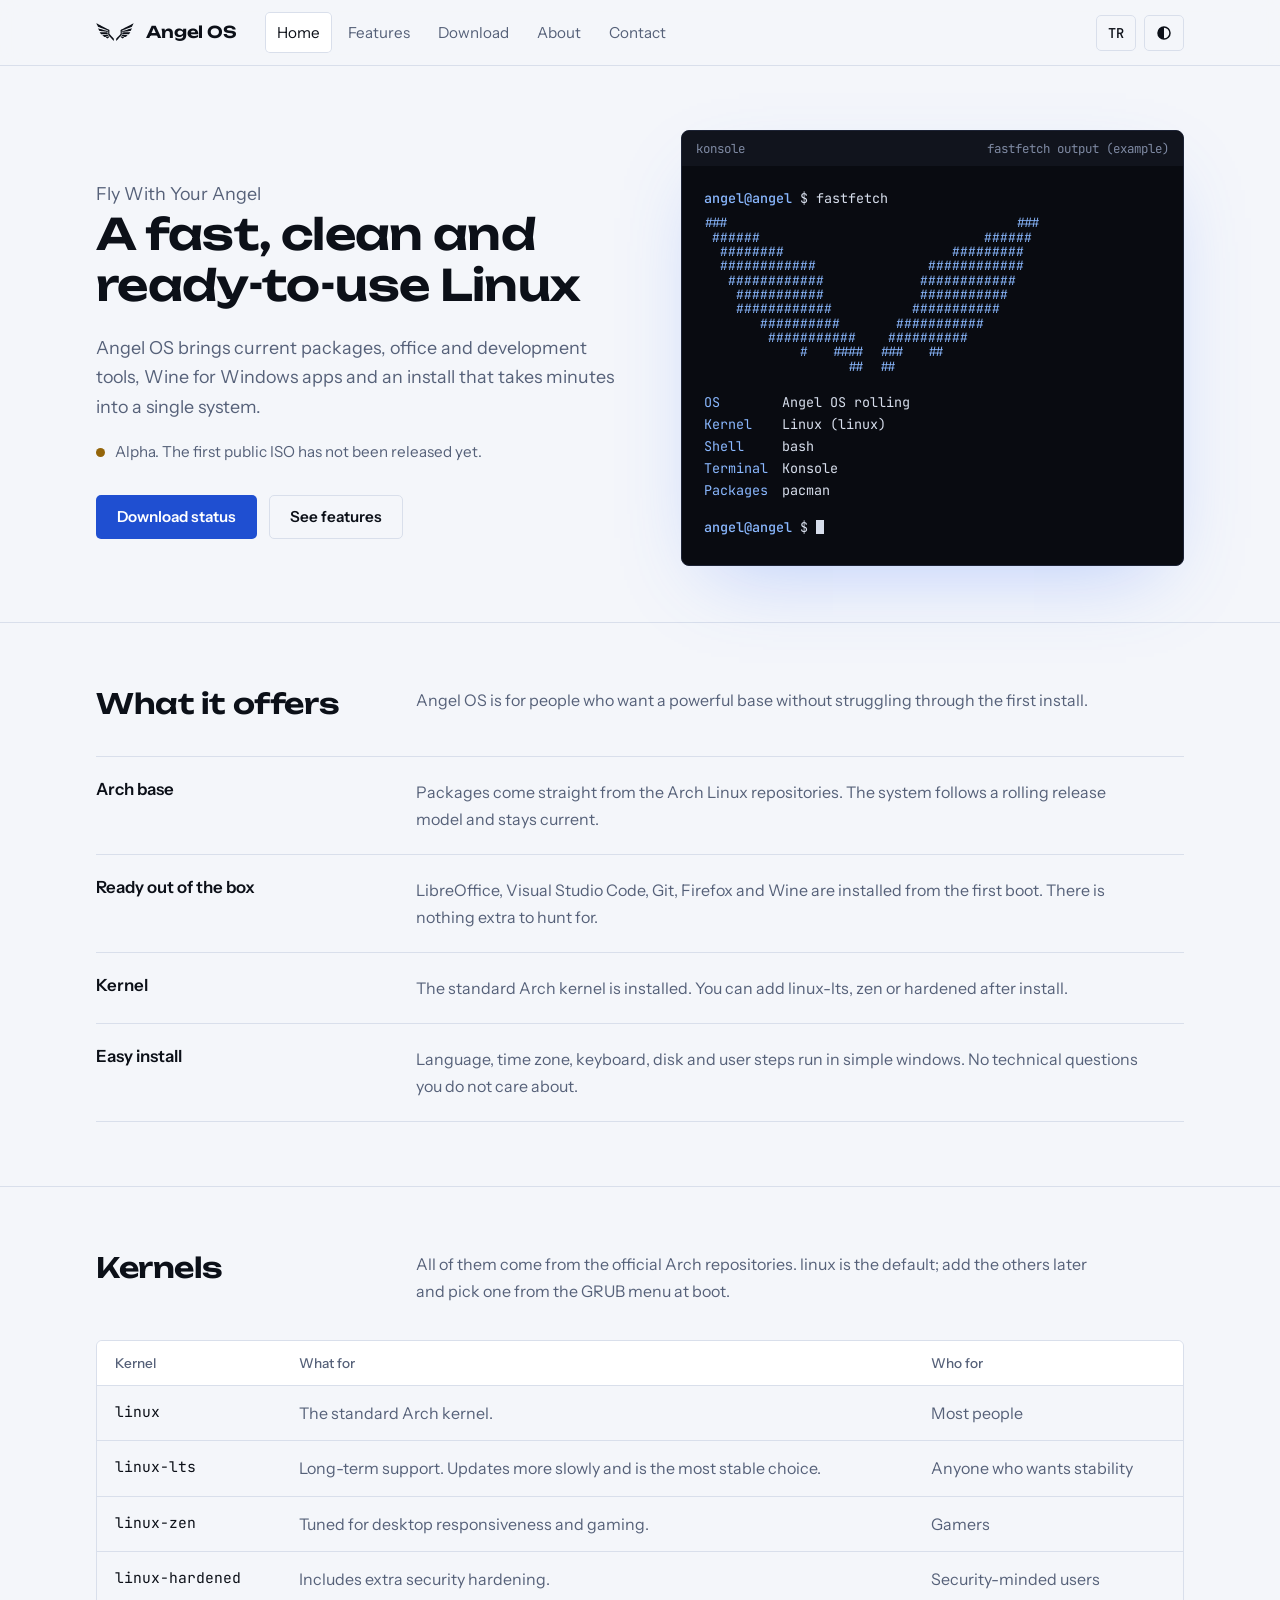
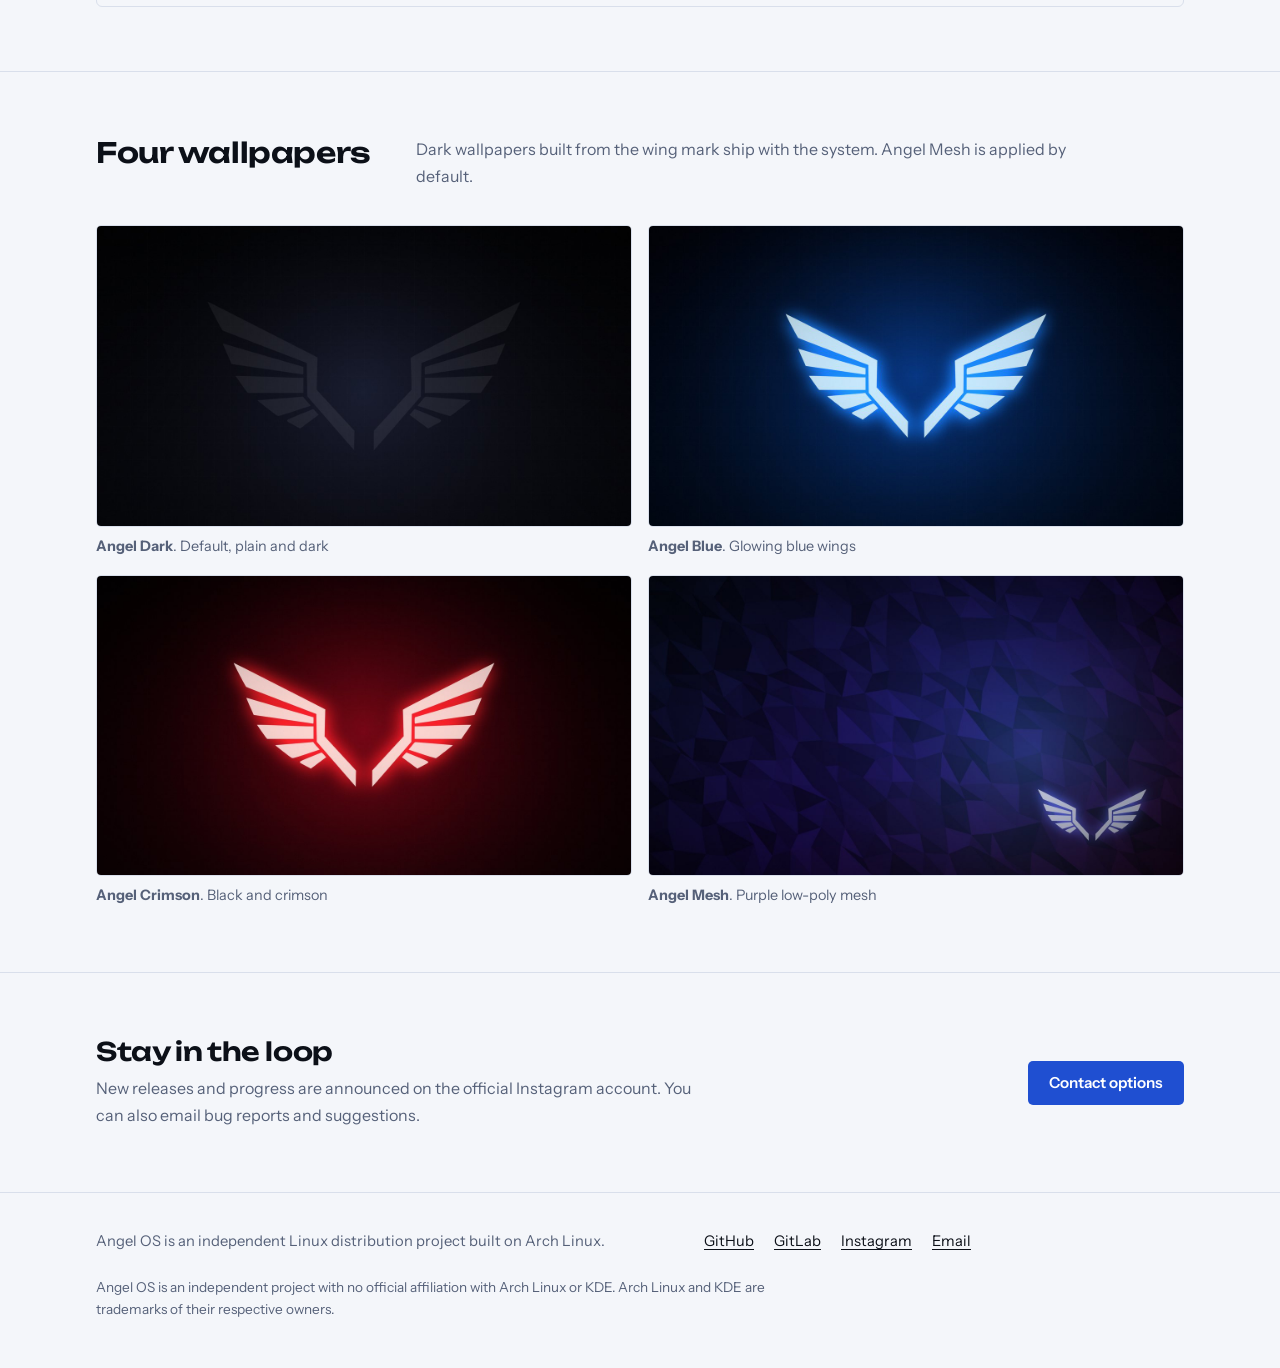
==== index.html @ 742048c5 "Add files via upload" ====
<!doctype html>
<html lang="tr">
<head><meta charset="utf-8"><meta name="viewport" content="width=device-width, initial-scale=1, viewport-fit=cover"><meta name="claude:viewport-fit-sides" content="cover"><title>Angel OS</title><meta name="description" content="Angel OS: Fly With Your Angel. Hızlı, temiz ve kullanıma hazır Linux."><meta name="theme-color" content="#06070b"><link rel="preconnect" href="https://fonts.googleapis.com"><link rel="preconnect" href="https://fonts.gstatic.com" crossorigin><link rel="stylesheet" href="https://fonts.googleapis.com/css2?family=Unbounded:wght@500;600&amp;family=Instrument+Sans:wght@400;500;600&amp;family=JetBrains+Mono:wght@400;500&amp;display=swap"><link rel="stylesheet" href="site.css"></head>
<body data-page="home"><header class="site-head"><div class="wrap head-row">
<a class="brand" href="index.html" aria-label="Angel OS"><svg viewBox="45 48 524 254" aria-hidden="true" focusable="false"><g transform="translate(0,337) scale(0.1,-0.1)"><path d="M490 2847 c0 -18 234 -469 248 -476 9 -5 298 -117 642 -250 344 -132 652 -251 685 -264 l60 -23 5 -276 5 -277 385 -444 385 -444 3 159 3 160 -88 97 c-48 53 -90 98 -93 101 -3 3 -104 112 -224 243 l-217 237 6 268 7 267 -53 28 c-91 47 -557 286 -884 452 -170 87 -437 223 -592 302 -156 79 -283 142 -283 140z"/><path d="M4910 2474 c-795 -404 -987 -503 -1038 -534 l-34 -21 8 -263 7 -263 -100 -109 c-55 -60 -195 -212 -311 -339 l-211 -230 -1 -163 0 -162 48 53 c26 29 200 229 387 446 l340 392 5 277 5 276 185 71 c102 40 410 158 685 264 275 107 508 197 517 202 14 8 251 469 245 476 -1 1 -333 -167 -737 -373z"/><path d="M741 2152 c0 -4 33 -81 73 -172 l72 -164 194 -28 c532 -77 947 -139 968 -143 21 -5 22 -3 22 59 l0 65 -67 20 c-38 11 -302 88 -588 171 -286 83 -555 162 -597 175 -43 13 -78 20 -77 17z"/><path d="M4755 1969 c-352 -103 -650 -190 -662 -194 -21 -5 -23 -11 -23 -71 0 -57 2 -65 18 -60 9 2 224 35 477 71 253 37 512 74 574 83 l115 17 73 169 c40 93 72 170 70 171 -1 1 -290 -83 -642 -186z"/><path d="M1032 1503 c45 -65 90 -128 101 -140 l20 -23 459 0 458 0 0 125 0 125 -92 0 c-51 0 -273 7 -493 15 -220 8 -430 15 -467 15 l-67 0 81 -117z"/><path d="M4635 1605 c-181 -7 -383 -13 -447 -14 l-118 -1 0 -125 0 -125 463 0 462 0 97 140 97 140 -112 -1 c-62 -1 -260 -8 -442 -14z"/><path d="M2015 1274 c-11 -2 -173 -15 -360 -30 -187 -14 -341 -27 -343 -28 -3 -3 274 -220 318 -248 26 -17 31 -16 294 71 l267 89 -60 67 c-34 37 -61 71 -61 76 0 9 -15 10 -55 3z"/><path d="M4013 1203 l-62 -76 266 -88 c146 -49 271 -85 277 -82 27 16 336 256 333 259 -1 2 -153 14 -337 29 -184 14 -353 27 -375 30 -39 5 -41 4 -102 -72z"/><path d="M1996 977 c-251 -105 -242 -84 -76 -174 l97 -53 151 114 152 113 -41 47 c-22 25 -46 46 -52 45 -7 0 -110 -42 -231 -92z"/><path d="M3861 1024 l-41 -47 152 -113 152 -113 98 52 c164 87 173 69 -84 175 -123 51 -226 92 -230 92 -3 0 -25 -21 -47 -46z"/></g></svg><span>Angel OS</span></a>
<nav class="nav" aria-label="Menu"><a href="index.html" aria-current="page" data-i18n="nav.home">Ana sayfa</a><a href="ozellikler.html" data-i18n="nav.features">Özellikler</a><a href="indir.html" data-i18n="nav.download">İndir</a><a href="hakkinda.html" data-i18n="nav.about">Hakkında</a><a href="iletisim.html" data-i18n="nav.contact">İletişim</a></nav>
<div class="tools">
<button class="tool" id="lang-btn" type="button" aria-label="Switch to English">EN</button>
<button class="tool" id="theme-btn" type="button" aria-label="Tema / Theme"><svg viewBox="0 0 16 16" aria-hidden="true"><circle cx="8" cy="8" r="6" fill="none" stroke="currentColor" stroke-width="1.5"/><path d="M8 2a6 6 0 0 0 0 12z" fill="currentColor"/></svg></button>
</div></div></header>
<main>
<div class="wrap hero"><div class="hero-grid">
<div>
<p class="lead" data-i18n="home.slogan">Fly With Your Angel</p>
<h1 data-i18n="home.h1">Hızlı, temiz ve kullanıma hazır bir Linux</h1>
<p class="lead" data-i18n="home.lead">Angel OS güncel paketleri, ofis ve geliştirme araçlarını, Windows uygulamaları için Wine desteğini ve dakikalar içinde biten bir kurulumu tek sistemde toplar.</p>
<div class="status"><span class="dot"></span><span data-i18n="home.status">Alfa sürüm. İlk herkese açık ISO henüz yayınlanmadı.</span></div>
<div class="btn-row">
<a class="btn primary" href="indir.html" data-i18n="home.btn1">İndirme durumu</a>
<a class="btn ghost" href="ozellikler.html" data-i18n="home.btn2">Özellikleri gör</a>
</div></div>
<div class="term" role="img" aria-label="fastfetch">
<div class="term-bar"><span>konsole</span><span data-i18n="home.term">fastfetch çıktısı (örnek)</span></div>
<div class="term-body">
<p class="who"><b>angel@angel</b> $ fastfetch</p>
<pre class="logo">###                                    ###
 ######                            ######
  ########                     #########
  ############              ############
   ############            ############
    ###########            ###########
    ############          ###########
       ##########       ###########
        ###########    ##########
            #   ####  ###   ##
                  ##  ##</pre>
<dl class="info">
<dt>OS</dt><dd>Angel OS rolling</dd>
<dt>Kernel</dt><dd>Linux (linux)</dd>
<dt>Shell</dt><dd>bash</dd>
<dt>Terminal</dt><dd>Konsole</dd>
<dt>Packages</dt><dd>pacman</dd>
</dl>
<p class="who" style="margin-top:16px"><b>angel@angel</b> $ <span class="cursor"></span></p>
</div></div>
</div></div>

<section><div class="wrap">
<div class="sec-head"><h2 data-i18n="home.s1">Neler sunuyor</h2><p data-i18n="home.s1p">Angel OS, güçlü bir tabanı ilk kurulumda uğraştırmadan kullanmak isteyenler için hazırlanıyor.</p></div>
<div class="rows">
<div class="row"><h3 data-i18n="home.r1">Arch tabanı</h3><p data-i18n="home.r1p">Paketler doğrudan Arch Linux depolarından gelir. Sistem sürekli güncel kalan bir rolling release modeliyle çalışır.</p></div>
<div class="row"><h3 data-i18n="home.r2">Her şey hazır</h3><p data-i18n="home.r2p">LibreOffice, Visual Studio Code, Git, Firefox ve Wine ilk açılıştan itibaren kurulu gelir. Ek bir şey aramana gerek kalmaz.</p></div>
<div class="row"><h3 data-i18n="home.r3">Çekirdek</h3><p data-i18n="home.r3p">Standart Arch çekirdeği kurulur. Kurulumdan sonra linux-lts, zen veya hardened de ekleyebilirsin.</p></div>
<div class="row"><h3 data-i18n="home.r4">Kolay kurulum</h3><p data-i18n="home.r4p">Dil, saat dilimi, klavye, disk ve kullanıcı adımları pencereler üzerinden ilerler. Masaüstü gibi teknik sorular sorulmaz.</p></div>
</div></div></section>

<section><div class="wrap">
<div class="sec-head"><h2 data-i18n="home.s2">Çekirdekler</h2><p data-i18n="home.s2p">Hepsi Arch'ın resmi depolarından gelir. linux varsayılan gelir; diğerlerini sonradan ekleyip açılışta GRUB menüsünden seçebilirsin.</p></div>
<div class="table-wrap"><table>
<thead><tr><th data-i18n="th.k">Çekirdek</th><th data-i18n="th.d">Ne için</th><th data-i18n="th.f">Kimin için</th></tr></thead>
<tbody><tr><td>linux</td><td data-i18n="k.linux.d">Standart Arch çekirdeği.</td><td data-i18n="k.linux.f">Çoğu kullanıcı</td></tr><tr><td>linux-lts</td><td data-i18n="k.linux-lts.d">Uzun süreli destek. Daha yavaş güncellenir, en kararlı seçenektir.</td><td data-i18n="k.linux-lts.f">Kararlılık isteyenler</td></tr><tr><td>linux-zen</td><td data-i18n="k.linux-zen.d">Masaüstü tepkisi ve oyun performansı için ayarlanmıştır.</td><td data-i18n="k.linux-zen.f">Oyuncular</td></tr><tr><td>linux-hardened</td><td data-i18n="k.linux-hardened.d">Ek güvenlik sertleştirmeleri içerir.</td><td data-i18n="k.linux-hardened.f">Güvenlik odaklı kullanıcılar</td></tr></tbody></table></div>
</div></section>

<section><div class="wrap">
<div class="sec-head"><h2 data-i18n="home.s3">Dört duvar kağıdı</h2><p data-i18n="home.s3p">Kanat logosundan türetilmiş koyu temalı duvar kağıtları sistemle birlikte gelir. Varsayılan olarak Angel Mesh uygulanır.</p></div>
<div class="gallery"><figure class="shot"><img src="img/angel-dark.jpg" alt="Angel Dark" width="1280" height="720" loading="lazy"><figcaption><b>Angel Dark</b>. <span data-i18n="w.angel-dark">Varsayılan, sade ve koyu</span></figcaption></figure><figure class="shot"><img src="img/angel-blue.jpg" alt="Angel Blue" width="1280" height="720" loading="lazy"><figcaption><b>Angel Blue</b>. <span data-i18n="w.angel-blue">Parlayan mavi kanat</span></figcaption></figure><figure class="shot"><img src="img/angel-crimson.jpg" alt="Angel Crimson" width="1280" height="720" loading="lazy"><figcaption><b>Angel Crimson</b>. <span data-i18n="w.angel-crimson">Siyah ve kırmızı</span></figcaption></figure><figure class="shot"><img src="img/angel-mesh.jpg" alt="Angel Mesh" width="1280" height="720" loading="lazy"><figcaption><b>Angel Mesh</b>. <span data-i18n="w.angel-mesh">Mor çokgen ağ</span></figcaption></figure></div>
</div></section>

<section><div class="wrap cta-band">
<div><h2 data-i18n="home.cta">Takipte kal</h2><p data-i18n="home.ctap">Yeni sürümler ve gelişmeler resmi Instagram hesabından duyurulur. Hata bildirimi ve öneriler için e-posta ile de yazabilirsin.</p></div>
<a class="btn primary" href="iletisim.html" data-i18n="home.ctab">İletişim seçenekleri</a>
</div></section>
</main><footer><div class="wrap">
<div class="foot">
<div><p data-i18n="foot.about">Angel OS, Arch Linux tabanlı bağımsız bir Linux dağıtımı projesidir.</p></div>
<ul>
<li><a href="https://github.com/valkyrie-0312" rel="noopener">GitHub</a></li>
<li><a href="https://gitlab.com/emirhan.0312" rel="noopener">GitLab</a></li>
<li><a href="https://instagram.com/angel0sofficial" rel="noopener">Instagram</a></li>
<li><a href="iletisim.html" data-i18n="foot.mail">E-posta</a></li>
</ul></div>
<p class="legal" data-i18n="foot.legal">Angel OS, Arch Linux, KDE veya Anthropic dahil hiçbir kuruluşla resmi bağı olmayan bağımsız bir projedir. Arch Linux ve KDE adları sahiplerinin markalarıdır.</p>
</div></footer><script src="i18n.js"></script><script src="site.js"></script></body>
</html>
---- site.css ----
/* Angel OS site
   Layout: left-aligned editorial columns on a near-black ground; one loud element (the hero terminal
   with the wing ASCII), everything else stays quiet: rules, tables and plain rows instead of card grids.
   Color: ink, halo blue accent, cool greys. Type: Unbounded (display), Instrument Sans (text), JetBrains Mono (terminal). */

:root {
  --bg: #06070b;
  --bg-raised: #0d0f17;
  --fg: #e9edf5;
  --muted: #9aa4ba;
  --line: #1c2132;
  --accent: #8ab8ff;
  --accent-ink: #06070b;
  --ok: #6fd3a1;
  --test: #f0c674;
  --plan: #9aa4ba;
  --glass: rgba(6, 7, 11, 0.82);
  --term-bg: #090b11;
  --term-bar: #11141d;
  --term-fg: #d7deec;
  --term-dim: #7f8aa3;
  --term-accent: #8ab8ff;
  --font-display: "Unbounded", "Segoe UI", system-ui, sans-serif;
  --font-text: "Instrument Sans", "Segoe UI", system-ui, -apple-system, sans-serif;
  --font-mono: "JetBrains Mono", ui-monospace, "SFMono-Regular", Menlo, Consolas, monospace;
  color-scheme: dark;
}
@media (prefers-color-scheme: light) {
  :root:not([data-theme="dark"]) {
    --bg: #f4f6fa; --bg-raised: #ffffff; --fg: #0c1018; --muted: #566179; --line: #d9dfeb;
    --accent: #1f4fd1; --accent-ink: #ffffff; --ok: #12805a; --test: #94650a; --plan: #566179;
    --glass: rgba(244, 246, 250, 0.86);
    color-scheme: light;
  }
}
:root[data-theme="light"] {
  --bg: #f4f6fa; --bg-raised: #ffffff; --fg: #0c1018; --muted: #566179; --line: #d9dfeb;
  --accent: #1f4fd1; --accent-ink: #ffffff; --ok: #12805a; --test: #94650a; --plan: #566179;
  --glass: rgba(244, 246, 250, 0.86);
  color-scheme: light;
}

:root { padding-top: env(safe-area-inset-top, 0px); padding-bottom: env(safe-area-inset-bottom, 0px); }
* { box-sizing: border-box; }
html { scroll-behavior: smooth; }
body {
  margin: 0; background: var(--bg); color: var(--fg);
  font: 400 16px/1.65 var(--font-text); -webkit-font-smoothing: antialiased;
}
body::before { content: ""; position: fixed; inset: 0 0 auto; height: env(safe-area-inset-top, 0px); z-index: 30; background: var(--bg); }
img { max-width: 100%; display: block; }
a { color: var(--accent); text-decoration-thickness: 1px; text-underline-offset: 3px; }
a:hover { text-decoration-thickness: 2px; }
:focus-visible { outline: 2px solid var(--accent); outline-offset: 3px; border-radius: 3px; }
code, kbd { font-family: var(--font-mono); font-size: .88em; }
p { margin: 0; }
h1, h2, h3 { font-family: var(--font-display); font-weight: 600; letter-spacing: -0.015em; text-wrap: balance; margin: 0; line-height: 1.2; }

.wrap {
  max-width: 1120px; margin: 0 auto;
  padding-left: max(16px, env(safe-area-inset-left, 0px));
  padding-right: max(16px, env(safe-area-inset-right, 0px));
}

/* ---------- header ---------- */
.site-head {
  position: sticky; top: env(safe-area-inset-top, 0px); z-index: 20;
  background: var(--glass); backdrop-filter: blur(12px); -webkit-backdrop-filter: blur(12px);
  border-bottom: 1px solid var(--line);
}
.head-row { display: flex; align-items: center; gap: 28px; padding-block: 12px; flex-wrap: wrap; }
.brand { display: inline-flex; align-items: center; gap: 12px; color: var(--fg); text-decoration: none; font-family: var(--font-display); font-weight: 600; font-size: 1.02rem; letter-spacing: -0.01em; }
.brand svg { width: 38px; height: auto; fill: var(--fg); }
.nav { display: flex; gap: 4px; margin-right: auto; overflow-x: auto; scrollbar-width: none; min-width: 0; }
.nav::-webkit-scrollbar { display: none; }
.nav a { color: var(--muted); text-decoration: none; padding: 8px 12px; border-radius: 5px; font-size: .95rem; white-space: nowrap; }
.nav a:hover { color: var(--fg); }
.nav a[aria-current="page"] { color: var(--fg); background: var(--bg-raised); box-shadow: inset 0 0 0 1px var(--line); }
.tools { display: flex; gap: 8px; }
.tool {
  appearance: none; background: transparent; color: var(--fg); border: 1px solid var(--line); border-radius: 5px;
  height: 36px; min-width: 40px; padding: 0 10px; font: 500 .85rem var(--font-mono); cursor: pointer;
  display: inline-flex; align-items: center; justify-content: center;
}
.tool:hover { border-color: var(--muted); }
.tool svg { width: 16px; height: 16px; }
@media (max-width: 760px) {
  .head-row { gap: 10px 12px; }
  .nav { order: 3; flex-basis: 100%; margin-right: 0; margin-inline: -8px; }
  .tools { margin-left: auto; }
}

/* ---------- buttons ---------- */
.btn {
  display: inline-flex; align-items: center; justify-content: center; min-height: 44px; padding: 0 20px;
  border-radius: 5px; font: 600 .95rem var(--font-text); text-decoration: none; border: 1px solid transparent; cursor: pointer;
}
.btn.primary { background: var(--accent); color: var(--accent-ink); }
.btn.primary:hover { filter: brightness(1.08); }
.btn.ghost { color: var(--fg); border-color: var(--line); background: transparent; }
.btn.ghost:hover { border-color: var(--muted); }
.btn-row { display: flex; gap: 12px; flex-wrap: wrap; }

/* ---------- hero ---------- */
.hero { padding-block: 64px 56px; }
.hero-grid { display: grid; grid-template-columns: minmax(0, 1.05fr) minmax(0, 1fr); gap: 56px; align-items: center; }
.hero h1 { font-size: clamp(1.75rem, 3.6vw, 2.7rem); line-height: 1.18; }
.hero .lead { margin-top: 22px; font-size: 1.12rem; color: var(--muted); max-width: 52ch; }
.hero .status { margin-top: 18px; display: flex; gap: 10px; align-items: center; color: var(--muted); font-size: .95rem; }
.dot { width: 9px; height: 9px; border-radius: 50%; background: var(--test); flex: none; }
.hero .btn-row { margin-top: 30px; }
@media (max-width: 900px) { .hero-grid { grid-template-columns: minmax(0, 1fr); gap: 40px; } .hero { padding-block: 40px; } }

/* terminal (always dark, in both themes) */
.term { background: var(--term-bg); border: 1px solid #1d2335; border-radius: 8px; overflow: hidden; box-shadow: 0 30px 80px -30px rgba(70, 120, 255, .35); }
.term-bar { display: flex; justify-content: space-between; gap: 12px; padding: 9px 14px; background: var(--term-bar); color: var(--term-dim); font: 400 .78rem var(--font-mono); }
.term-body { padding: 22px 22px 20px; overflow-x: auto; color: var(--term-fg); font: 400 .84rem/1.5 var(--font-mono); }
.term pre { margin: 0; font: inherit; }
.term .logo { color: var(--term-accent); line-height: 1.12; font-size: .8rem; margin-bottom: 18px; }
.term .info { display: grid; grid-template-columns: max-content 1fr; gap: 2px 14px; margin: 0; }
.term .info dt { color: var(--term-accent); }
.term .info dd { margin: 0; }
.term .who { margin: 0 0 8px; }
.term .who b { color: var(--term-accent); font-weight: 500; }
.cursor { display: inline-block; width: .6em; height: 1.05em; background: var(--term-fg); vertical-align: -.2em; animation: blink 1.1s steps(1) infinite; }
@keyframes blink { 50% { opacity: 0; } }
@media (prefers-reduced-motion: reduce) { .cursor { animation: none; } html { scroll-behavior: auto; } }

/* ---------- sections ---------- */
section { padding-block: 64px; border-top: 1px solid var(--line); }
.sec-head { display: grid; grid-template-columns: minmax(0, 280px) minmax(0, 1fr); gap: 40px; margin-bottom: 36px; }
.sec-head h2 { font-size: clamp(1.3rem, 2.4vw, 1.75rem); }
.sec-head p { color: var(--muted); max-width: 62ch; }
@media (max-width: 820px) { .sec-head { grid-template-columns: minmax(0, 1fr); gap: 14px; } }

.rows { display: grid; }
.row { display: grid; grid-template-columns: minmax(0, 280px) minmax(0, 1fr); gap: 40px; padding-block: 22px; border-top: 1px solid var(--line); }
.row:last-child { border-bottom: 1px solid var(--line); }
.row h3 { font-size: 1.05rem; font-family: var(--font-text); font-weight: 600; letter-spacing: 0; }
.row p, .row ul { color: var(--muted); max-width: 66ch; }
.row p + p { margin-top: 10px; }
.row ul { margin: 0; padding-left: 1.1em; }
.row li + li { margin-top: 4px; }
@media (max-width: 820px) { .row { grid-template-columns: minmax(0, 1fr); gap: 8px; } }

.table-wrap { overflow-x: auto; border: 1px solid var(--line); border-radius: 6px; }
table { width: 100%; border-collapse: collapse; min-width: 560px; }
th, td { text-align: left; padding: 14px 18px; border-bottom: 1px solid var(--line); vertical-align: top; }
th { font: 500 .85rem var(--font-text); color: var(--muted); background: var(--bg-raised); }
tr:last-child td { border-bottom: 0; }
td:first-child { font-family: var(--font-mono); font-size: .92rem; white-space: nowrap; color: var(--fg); }
td { color: var(--muted); }

.gallery { display: grid; grid-template-columns: repeat(2, minmax(0, 1fr)); gap: 16px; }
.shot { margin: 0; }
.shot img { width: 100%; aspect-ratio: 16 / 9; object-fit: cover; border-radius: 5px; border: 1px solid var(--line); }
.shot figcaption { margin-top: 8px; color: var(--muted); font-size: .9rem; }
@media (max-width: 560px) { .gallery { grid-template-columns: minmax(0, 1fr); } }

/* installer sequence: a real order, so numbered */
.steps { list-style: none; margin: 0; padding: 0; counter-reset: s; display: grid; }
.steps li { counter-increment: s; display: grid; grid-template-columns: 44px minmax(0, 1fr); gap: 16px; padding-block: 16px; border-top: 1px solid var(--line); align-items: baseline; }
.steps li:last-child { border-bottom: 1px solid var(--line); }
.steps li::before { content: counter(s); font: 500 .9rem var(--font-mono); color: var(--accent); }
.steps b { font-weight: 600; }
.steps span { color: var(--muted); }

/* code */
.code { background: var(--term-bg); color: var(--term-fg); border: 1px solid #1d2335; border-radius: 6px; padding: 16px 18px; overflow-x: auto; font: 400 .88rem/1.6 var(--font-mono); margin-top: 12px; }
.code .c { color: var(--term-dim); }
.note { border-left: 2px solid var(--test); padding: 4px 0 4px 16px; color: var(--muted); max-width: 66ch; }

/* roadmap */
.tag { display: inline-flex; align-items: center; gap: 8px; font: 500 .85rem var(--font-text); }
.tag::before { content: ""; width: 9px; height: 9px; border-radius: 50%; background: currentColor; }
.tag.done { color: var(--ok); } .tag.test { color: var(--test); } .tag.plan { color: var(--plan); }
.tag.plan::before { background: transparent; box-shadow: inset 0 0 0 2px currentColor; }

/* contact */
.contact { display: grid; }
.contact-row { display: grid; grid-template-columns: minmax(0, 220px) minmax(0, 1fr) auto; gap: 8px 32px; align-items: center; padding-block: 24px; border-top: 1px solid var(--line); }
.contact-row:last-child { border-bottom: 1px solid var(--line); }
.contact-row h3 { font: 600 1.05rem var(--font-text); letter-spacing: 0; }
.contact-row small { display: block; color: var(--muted); font: 400 .9rem var(--font-text); margin-top: 2px; }
.handle { font: 400 .98rem var(--font-mono); word-break: break-all; user-select: all; }
.contact-act { display: flex; gap: 8px; flex-wrap: wrap; }
.contact-act .btn { min-height: 38px; padding: 0 14px; font-size: .88rem; }
@media (max-width: 820px) { .contact-row { grid-template-columns: minmax(0, 1fr); } }

.cta-band { display: grid; grid-template-columns: minmax(0, 1fr) auto; gap: 24px; align-items: center; }
.cta-band h2 { font-size: clamp(1.25rem, 2.2vw, 1.6rem); }
.cta-band p { color: var(--muted); margin-top: 8px; max-width: 56ch; }
@media (max-width: 760px) { .cta-band { grid-template-columns: minmax(0, 1fr); } }

.page-title { padding-block: 56px 36px; }
.page-title h1 { font-size: clamp(1.7rem, 3.2vw, 2.4rem); }
.page-title p { margin-top: 16px; color: var(--muted); max-width: 62ch; font-size: 1.08rem; }

/* footer */
footer { border-top: 1px solid var(--line); padding-block: 36px 48px; color: var(--muted); font-size: .92rem; }
.foot { display: grid; grid-template-columns: minmax(0, 1.2fr) minmax(0, 1fr); gap: 32px; }
.foot ul { list-style: none; margin: 0; padding: 0; display: flex; flex-wrap: wrap; gap: 6px 20px; }
.foot a { color: var(--fg); }
.legal { margin-top: 22px; font-size: .85rem; max-width: 80ch; }
@media (max-width: 760px) { .foot { grid-template-columns: minmax(0, 1fr); } }

.shot img{width:100%;height:auto;aspect-ratio:16/9;object-fit:cover;display:block}
.nav{overflow-x:auto;scrollbar-width:none}
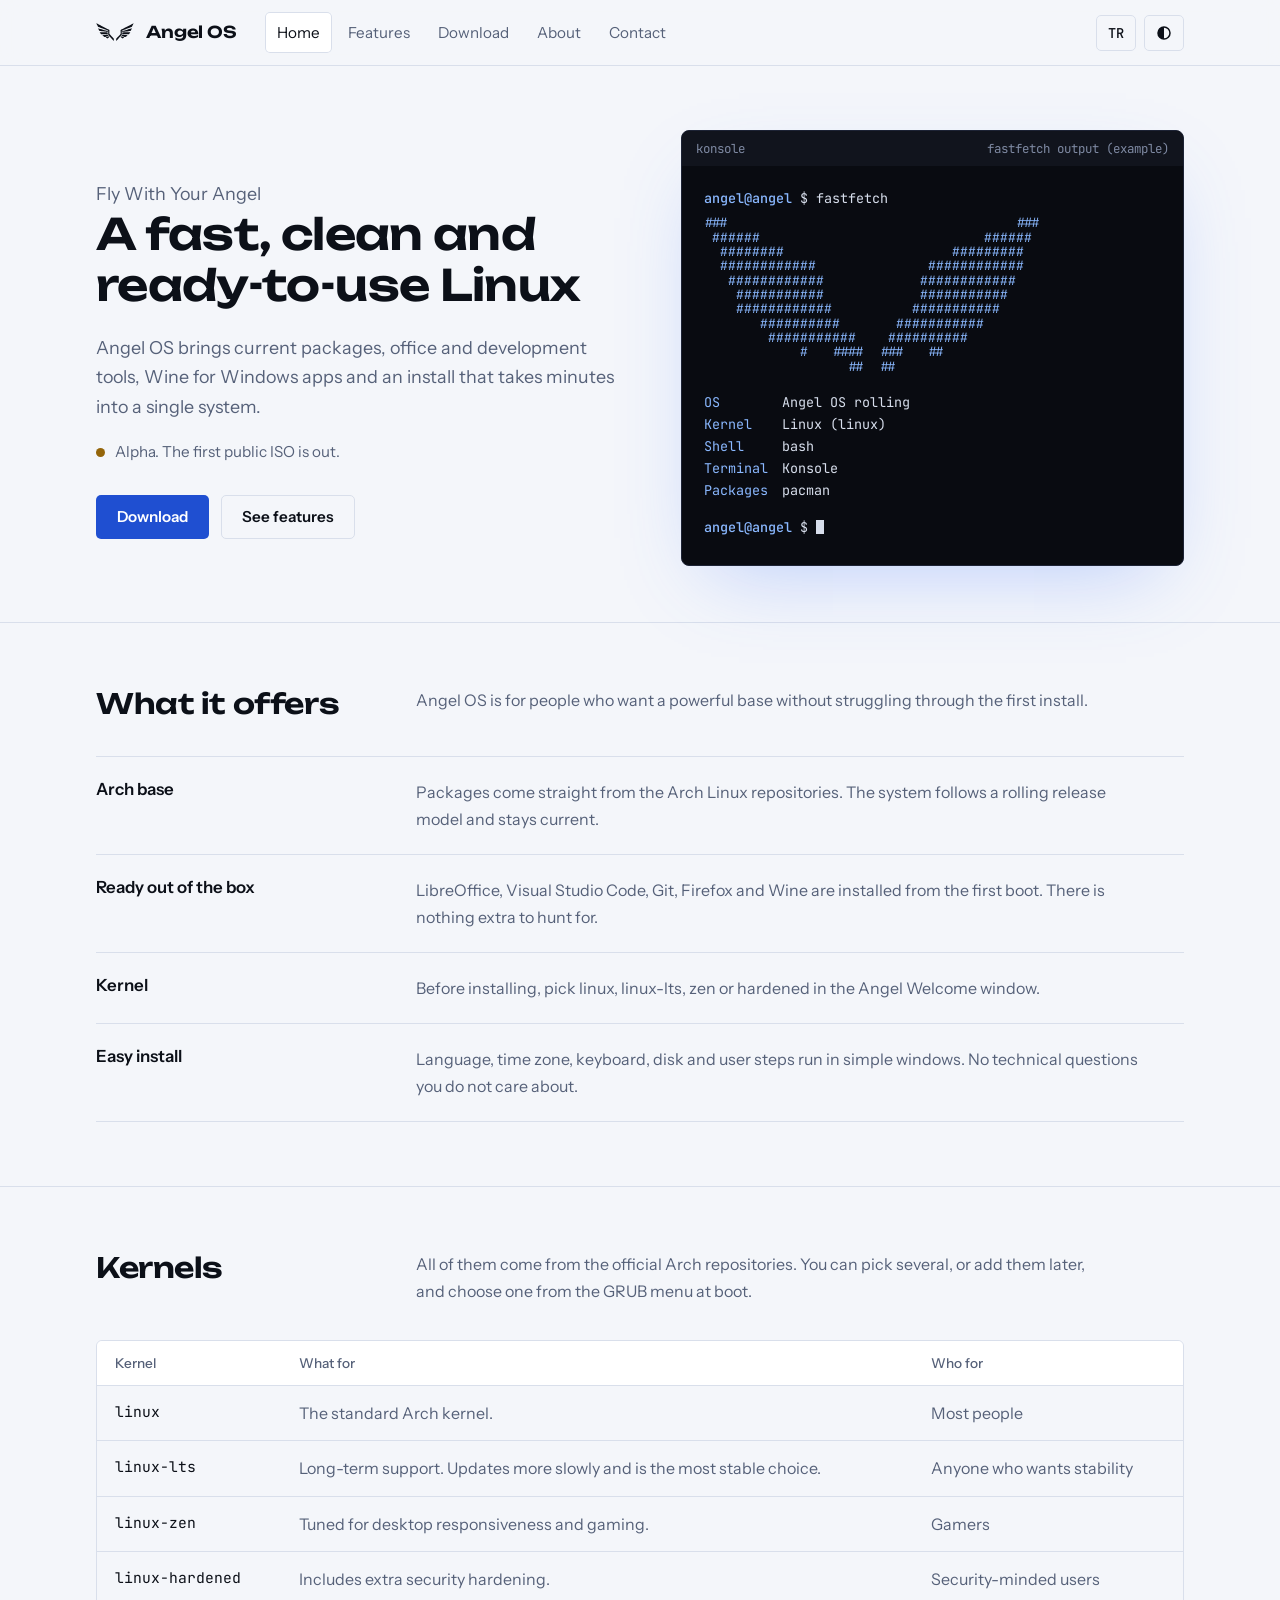
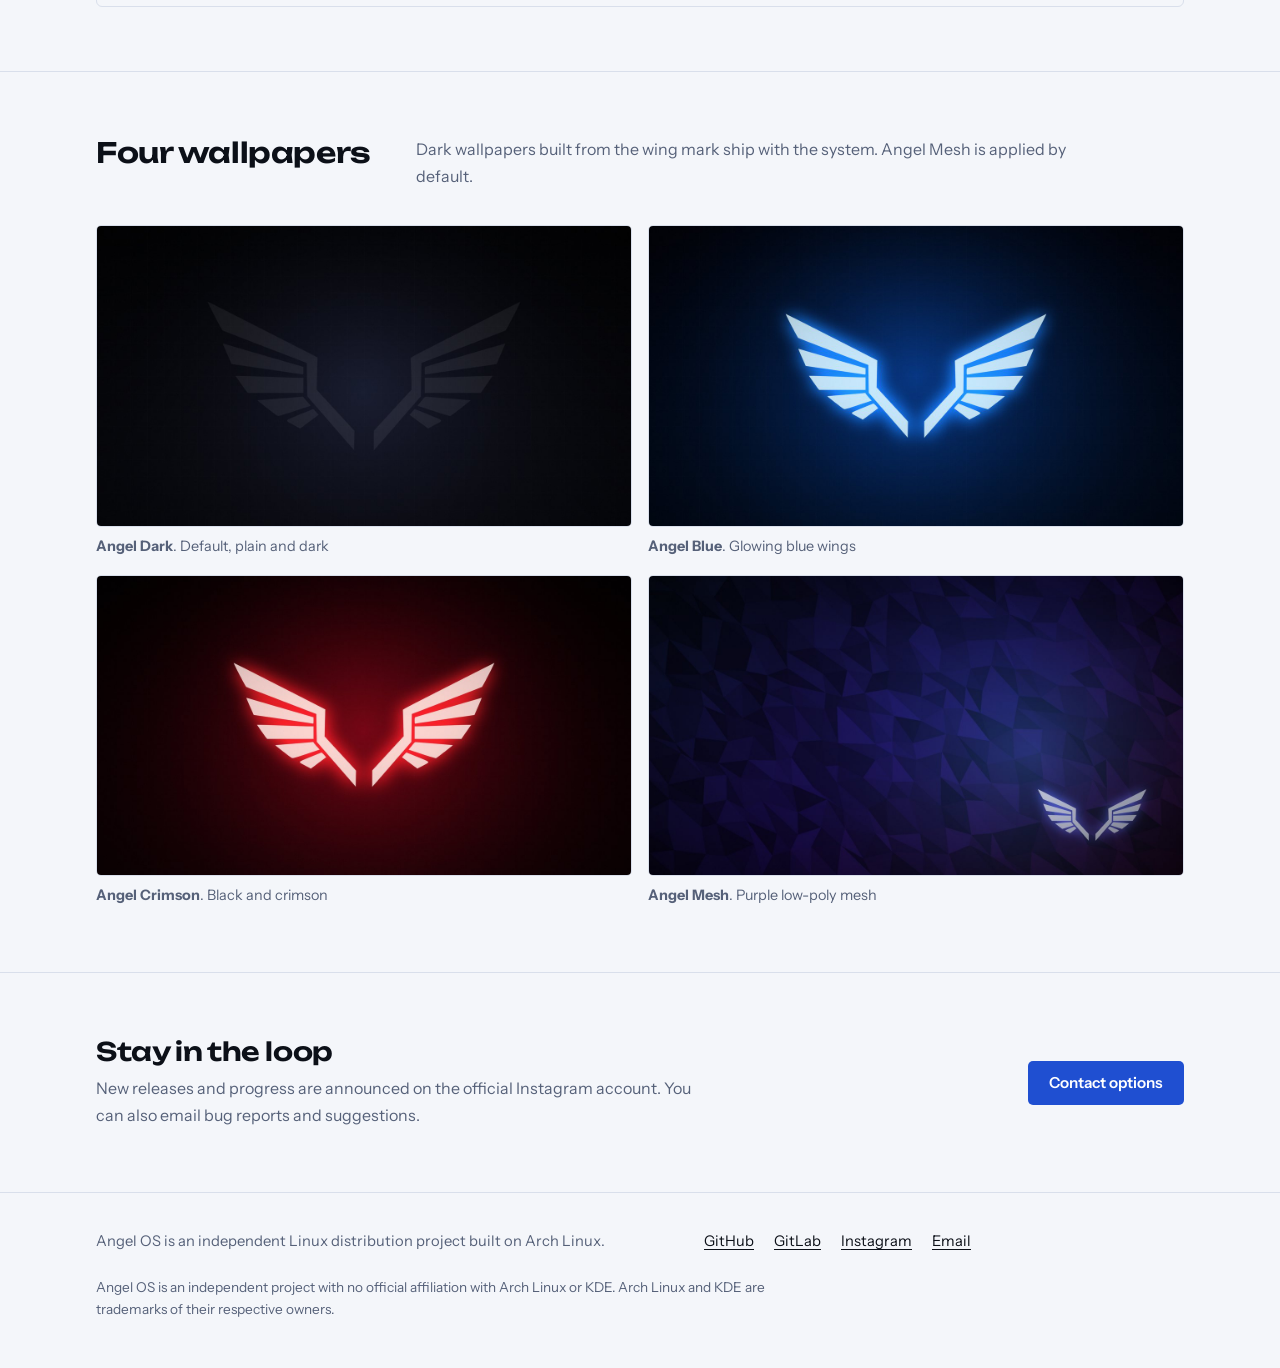
==== commit cd4171c2: "Add files via upload" ====
--- a/index.html
+++ b/index.html
@@ -14,9 +14,9 @@
 <p class="lead" data-i18n="home.slogan">Fly With Your Angel</p>
 <h1 data-i18n="home.h1">Hızlı, temiz ve kullanıma hazır bir Linux</h1>
 <p class="lead" data-i18n="home.lead">Angel OS güncel paketleri, ofis ve geliştirme araçlarını, Windows uygulamaları için Wine desteğini ve dakikalar içinde biten bir kurulumu tek sistemde toplar.</p>
-<div class="status"><span class="dot"></span><span data-i18n="home.status">Alfa sürüm. İlk herkese açık ISO henüz yayınlanmadı.</span></div>
+<div class="status"><span class="dot"></span><span data-i18n="home.status">Alfa sürüm. İlk herkese açık ISO yayınlandı.</span></div>
 <div class="btn-row">
-<a class="btn primary" href="indir.html" data-i18n="home.btn1">İndirme durumu</a>
+<a class="btn primary" href="indir.html" data-i18n="home.btn1">İndir</a>
 <a class="btn ghost" href="ozellikler.html" data-i18n="home.btn2">Özellikleri gör</a>
 </div></div>
 <div class="term" role="img" aria-label="fastfetch">
@@ -50,12 +50,12 @@
 <div class="rows">
 <div class="row"><h3 data-i18n="home.r1">Arch tabanı</h3><p data-i18n="home.r1p">Paketler doğrudan Arch Linux depolarından gelir. Sistem sürekli güncel kalan bir rolling release modeliyle çalışır.</p></div>
 <div class="row"><h3 data-i18n="home.r2">Her şey hazır</h3><p data-i18n="home.r2p">LibreOffice, Visual Studio Code, Git, Firefox ve Wine ilk açılıştan itibaren kurulu gelir. Ek bir şey aramana gerek kalmaz.</p></div>
-<div class="row"><h3 data-i18n="home.r3">Çekirdek</h3><p data-i18n="home.r3p">Standart Arch çekirdeği kurulur. Kurulumdan sonra linux-lts, zen veya hardened de ekleyebilirsin.</p></div>
+<div class="row"><h3 data-i18n="home.r3">Çekirdek</h3><p data-i18n="home.r3p">Kurulumdan önce Angel Welcome penceresinde linux, linux-lts, zen veya hardened çekirdeklerini seçersin.</p></div>
 <div class="row"><h3 data-i18n="home.r4">Kolay kurulum</h3><p data-i18n="home.r4p">Dil, saat dilimi, klavye, disk ve kullanıcı adımları pencereler üzerinden ilerler. Masaüstü gibi teknik sorular sorulmaz.</p></div>
 </div></div></section>
 
 <section><div class="wrap">
-<div class="sec-head"><h2 data-i18n="home.s2">Çekirdekler</h2><p data-i18n="home.s2p">Hepsi Arch'ın resmi depolarından gelir. linux varsayılan gelir; diğerlerini sonradan ekleyip açılışta GRUB menüsünden seçebilirsin.</p></div>
+<div class="sec-head"><h2 data-i18n="home.s2">Çekirdekler</h2><p data-i18n="home.s2p">Hepsi Arch'ın resmi depolarından gelir. Birden fazlasını seçebilir, sonradan da ekleyip açılışta GRUB menüsünden seçebilirsin.</p></div>
 <div class="table-wrap"><table>
 <thead><tr><th data-i18n="th.k">Çekirdek</th><th data-i18n="th.d">Ne için</th><th data-i18n="th.f">Kimin için</th></tr></thead>
 <tbody><tr><td>linux</td><td data-i18n="k.linux.d">Standart Arch çekirdeği.</td><td data-i18n="k.linux.f">Çoğu kullanıcı</td></tr><tr><td>linux-lts</td><td data-i18n="k.linux-lts.d">Uzun süreli destek. Daha yavaş güncellenir, en kararlı seçenektir.</td><td data-i18n="k.linux-lts.f">Kararlılık isteyenler</td></tr><tr><td>linux-zen</td><td data-i18n="k.linux-zen.d">Masaüstü tepkisi ve oyun performansı için ayarlanmıştır.</td><td data-i18n="k.linux-zen.f">Oyuncular</td></tr><tr><td>linux-hardened</td><td data-i18n="k.linux-hardened.d">Ek güvenlik sertleştirmeleri içerir.</td><td data-i18n="k.linux-hardened.f">Güvenlik odaklı kullanıcılar</td></tr></tbody></table></div>
@@ -74,7 +74,7 @@
 <div class="foot">
 <div><p data-i18n="foot.about">Angel OS, Arch Linux tabanlı bağımsız bir Linux dağıtımı projesidir.</p></div>
 <ul>
-<li><a href="https://github.com/valkyrie-0312" rel="noopener">GitHub</a></li>
+<li><a href="https://github.com/em1rhan-0312" rel="noopener">GitHub</a></li>
 <li><a href="https://gitlab.com/emirhan.0312" rel="noopener">GitLab</a></li>
 <li><a href="https://instagram.com/angel0sofficial" rel="noopener">Instagram</a></li>
 <li><a href="iletisim.html" data-i18n="foot.mail">E-posta</a></li>
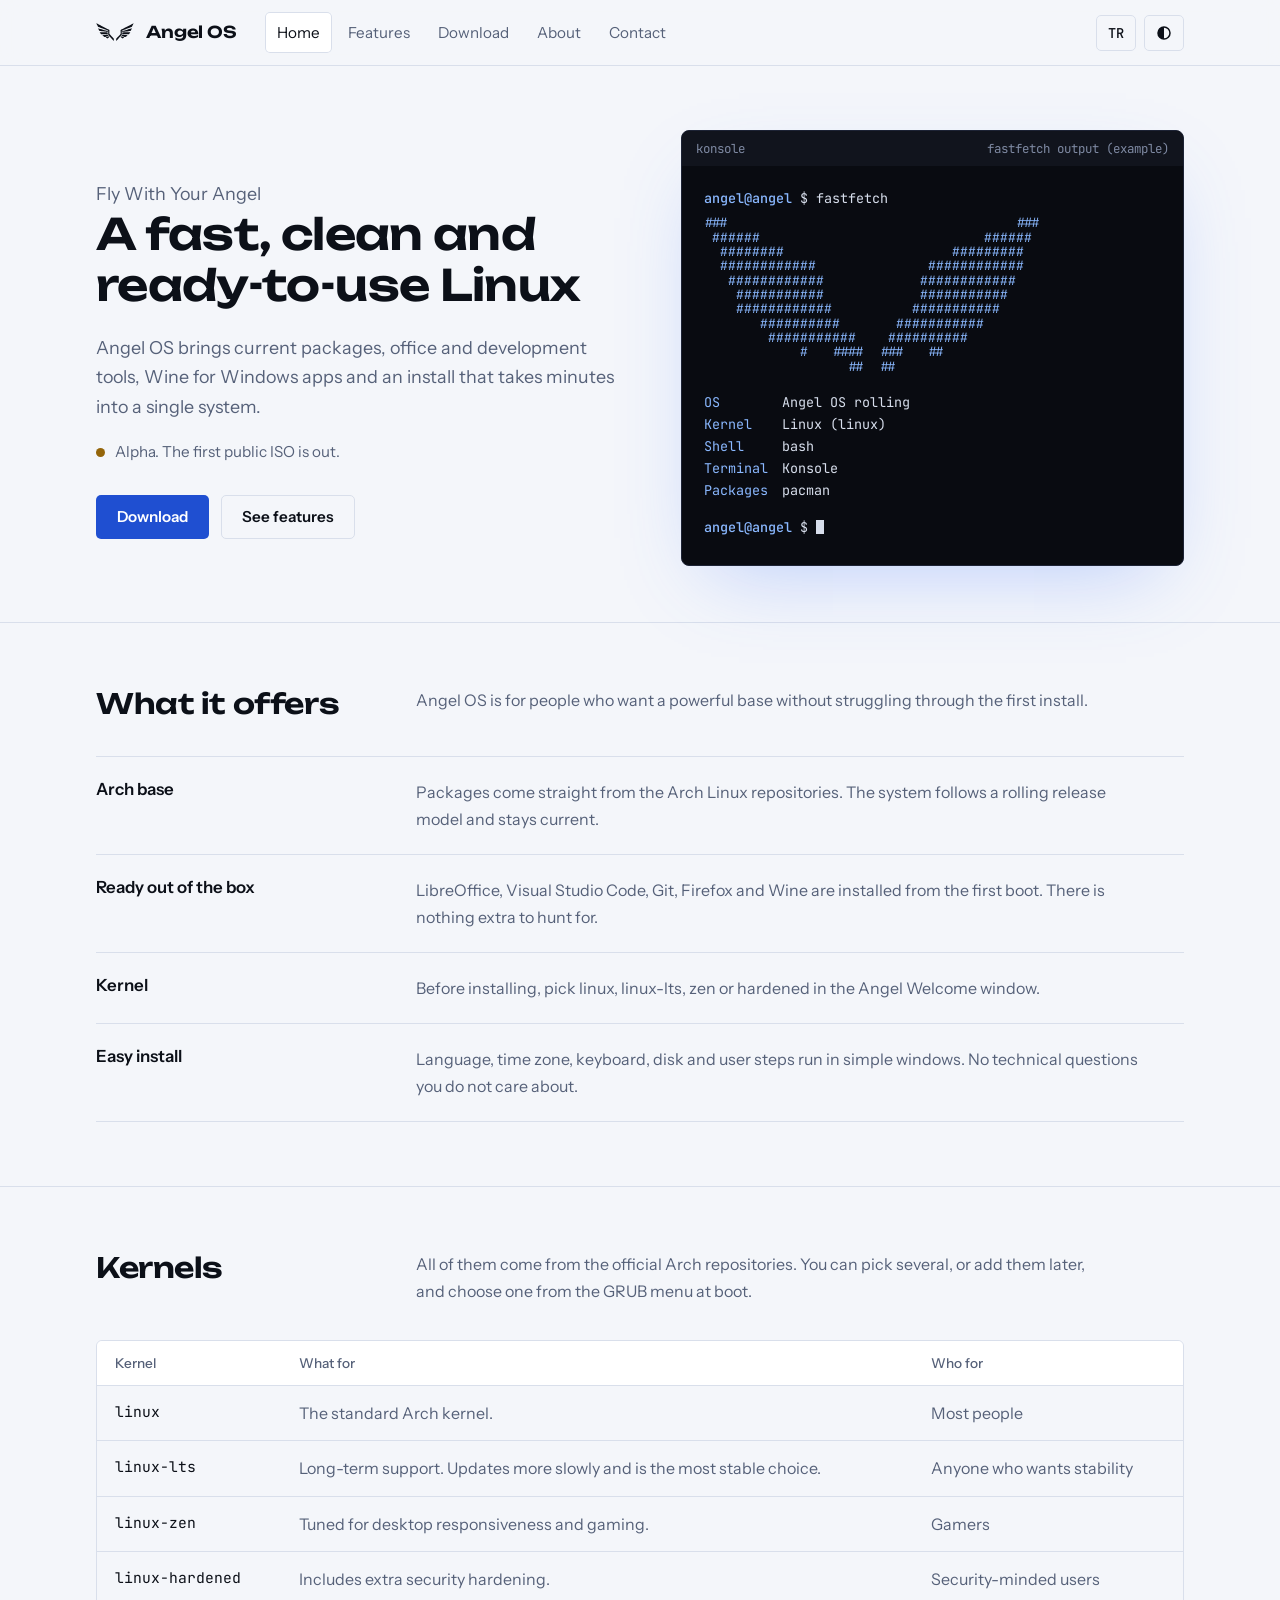
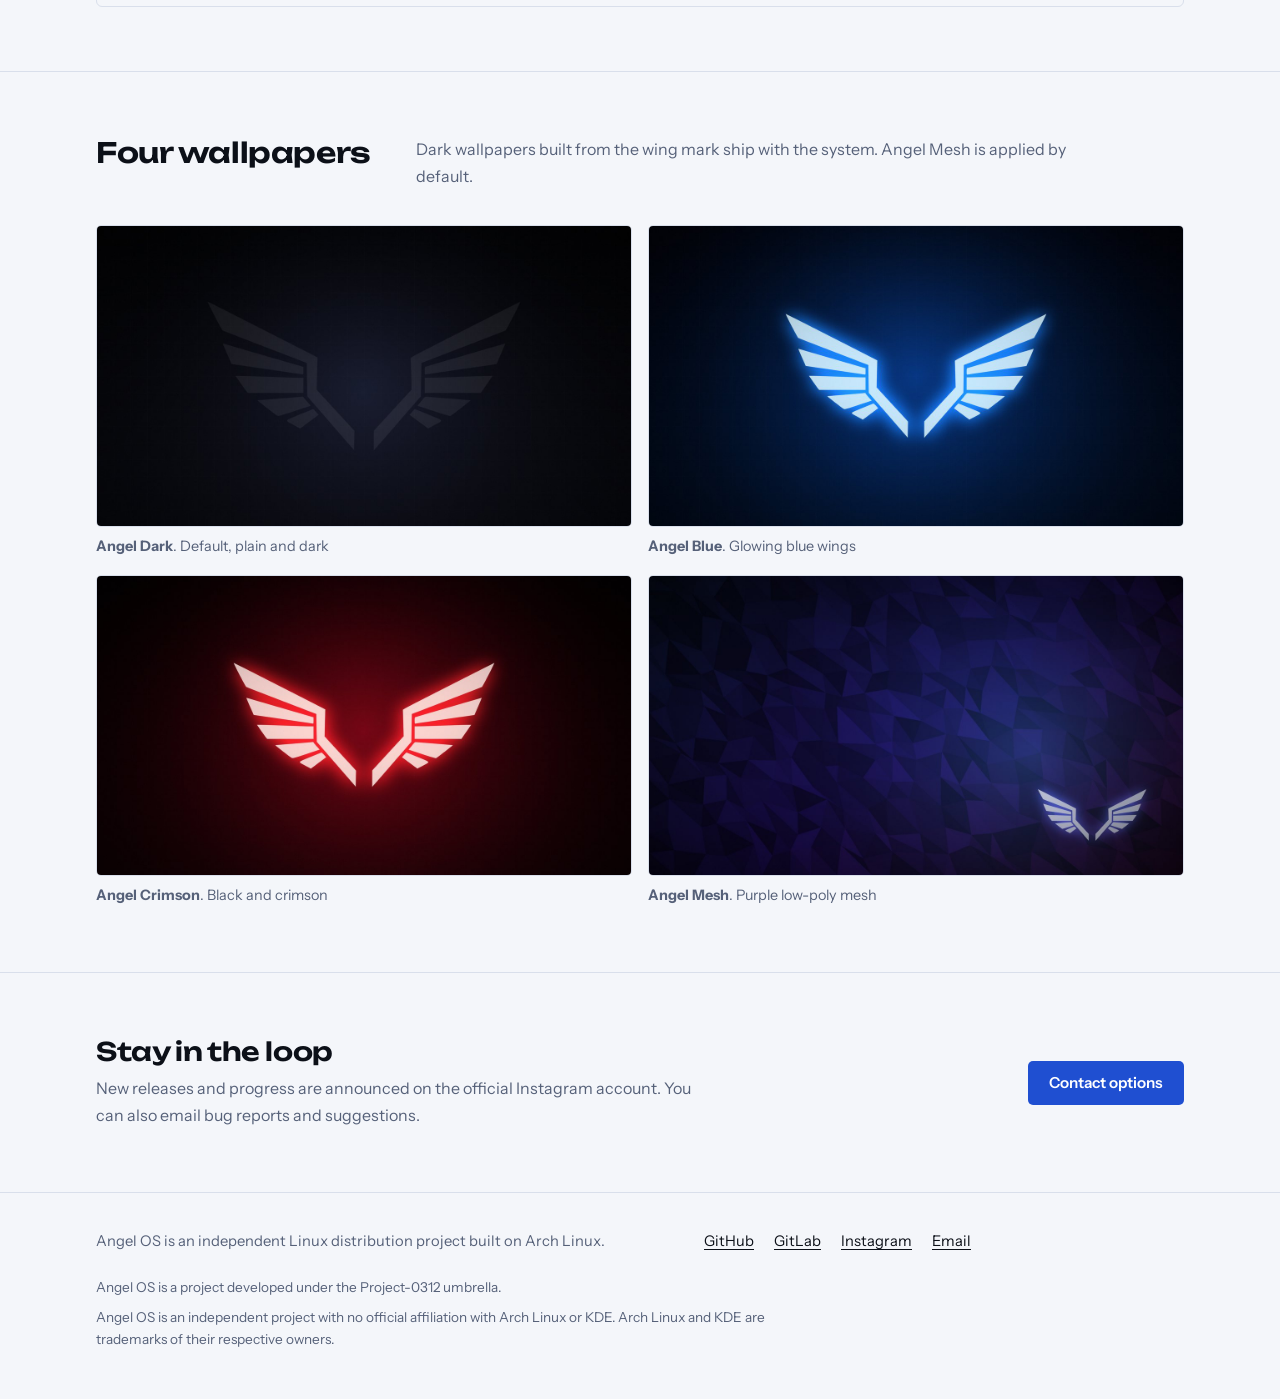
==== commit 97ba50b9: "Add files via upload" ====
--- a/index.html
+++ b/index.html
@@ -79,6 +79,6 @@
 <li><a href="https://instagram.com/angel0sofficial" rel="noopener">Instagram</a></li>
 <li><a href="iletisim.html" data-i18n="foot.mail">E-posta</a></li>
 </ul></div>
-<p class="legal" data-i18n="foot.legal">Angel OS, Arch Linux, KDE veya Anthropic dahil hiçbir kuruluşla resmi bağı olmayan bağımsız bir projedir. Arch Linux ve KDE adları sahiplerinin markalarıdır.</p>
+<p class="legal" data-i18n="foot.p0312">Angel OS, Project-0312 çatısı altında geliştirilen bir projedir.</p><p class="legal" style="margin-top:8px" data-i18n="foot.legal">Angel OS, Arch Linux, KDE veya Anthropic dahil hiçbir kuruluşla resmi bağı olmayan bağımsız bir projedir. Arch Linux ve KDE adları sahiplerinin markalarıdır.</p>
 </div></footer><script src="i18n.js"></script><script src="site.js"></script></body>
 </html>
--- a/site.css
+++ b/site.css
@@ -206,3 +206,4 @@
 
 .shot img{width:100%;height:auto;aspect-ratio:16/9;object-fit:cover;display:block}
 .nav{overflow-x:auto;scrollbar-width:none}
+[hidden] { display: none !important; }
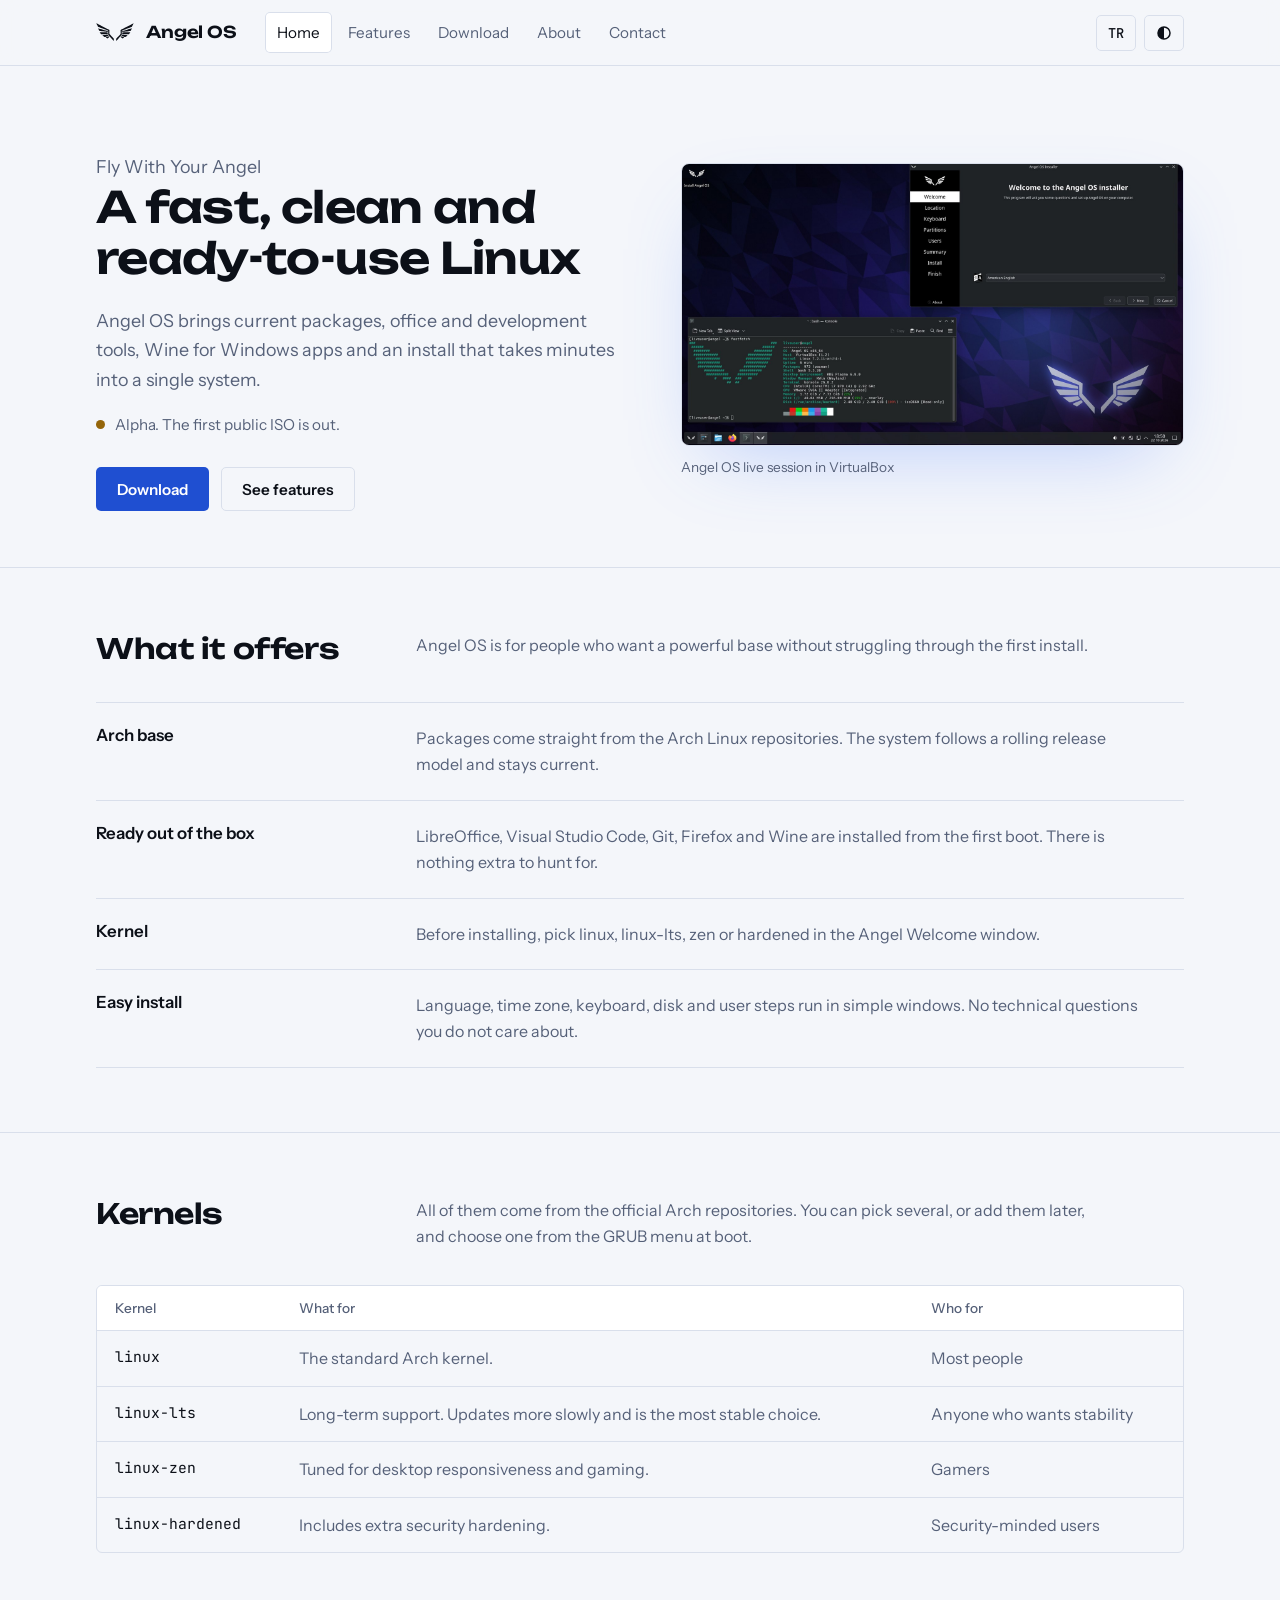
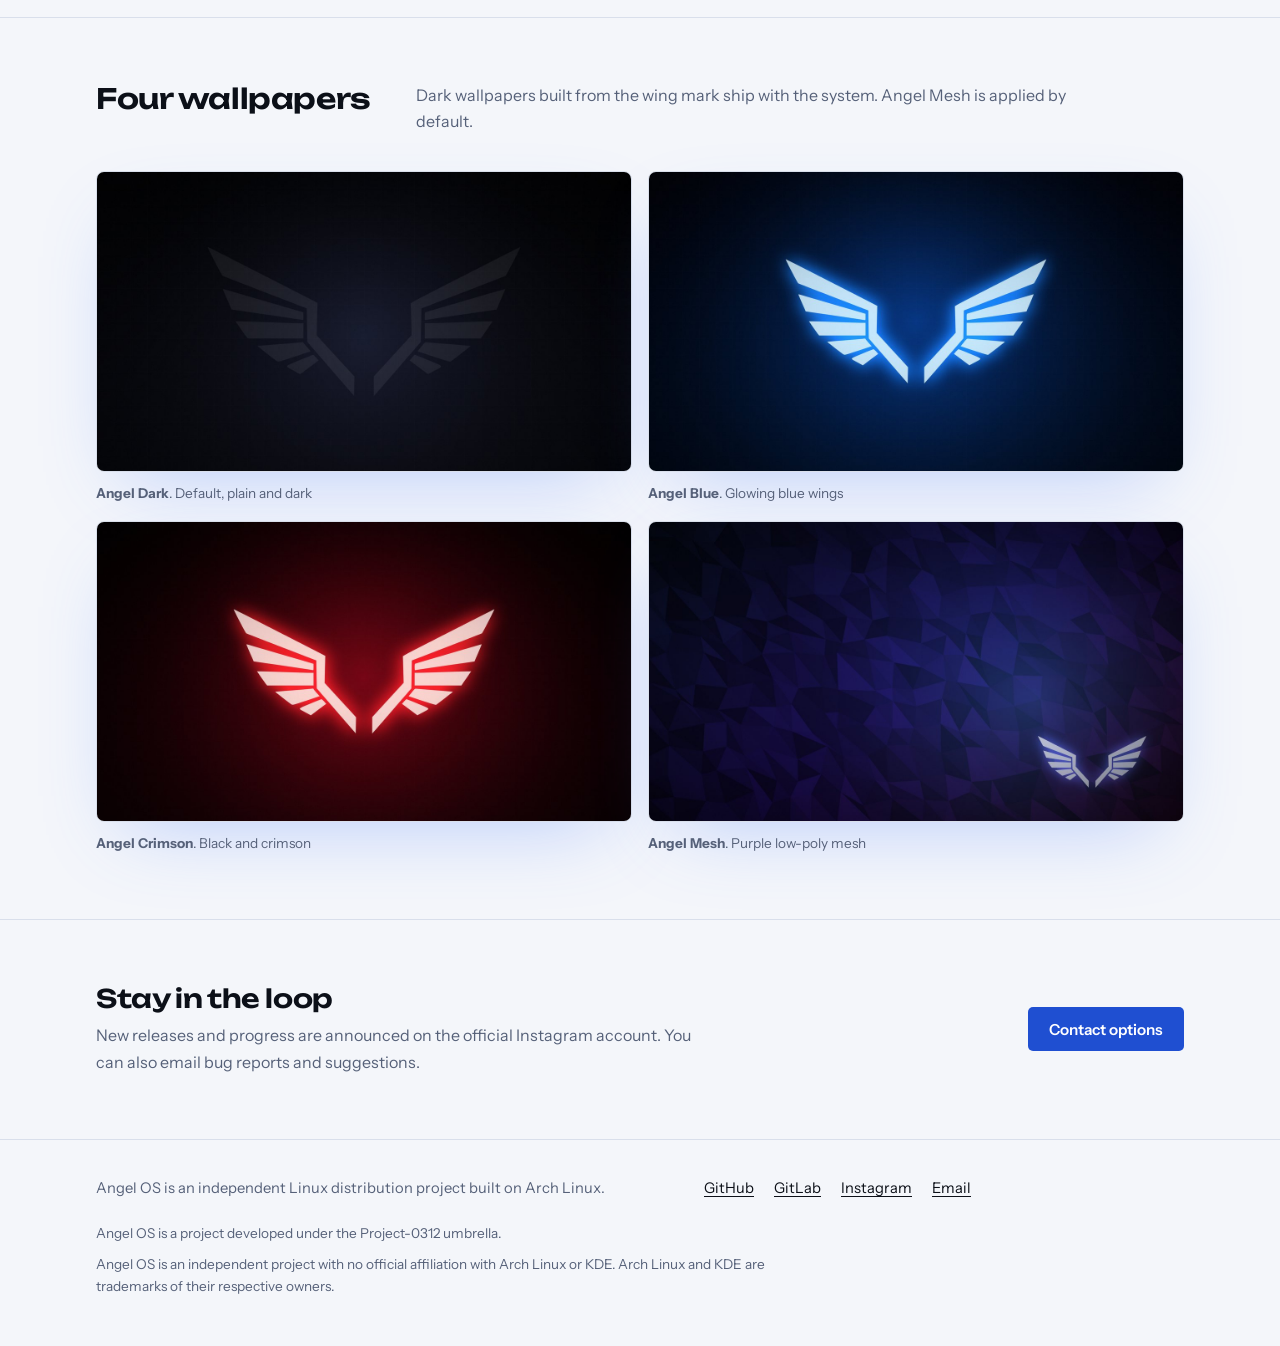
==== commit 369f4a27: "Add files via upload" ====
--- a/index.html
+++ b/index.html
@@ -1,6 +1,6 @@
 <!doctype html>
 <html lang="tr">
-<head><meta charset="utf-8"><meta name="viewport" content="width=device-width, initial-scale=1, viewport-fit=cover"><meta name="claude:viewport-fit-sides" content="cover"><title>Angel OS</title><meta name="description" content="Angel OS: Fly With Your Angel. Hızlı, temiz ve kullanıma hazır Linux."><meta name="theme-color" content="#06070b"><link rel="preconnect" href="https://fonts.googleapis.com"><link rel="preconnect" href="https://fonts.gstatic.com" crossorigin><link rel="stylesheet" href="https://fonts.googleapis.com/css2?family=Unbounded:wght@500;600&amp;family=Instrument+Sans:wght@400;500;600&amp;family=JetBrains+Mono:wght@400;500&amp;display=swap"><link rel="stylesheet" href="site.css"></head>
+<head><script>document.documentElement.classList.add("i18n-wait");setTimeout(function(){document.documentElement.classList.remove("i18n-wait")},1500)</script><meta charset="utf-8"><meta name="viewport" content="width=device-width, initial-scale=1, viewport-fit=cover"><meta name="claude:viewport-fit-sides" content="cover"><title>Angel OS</title><meta name="description" content="Angel OS: Fly With Your Angel. Hızlı, temiz ve kullanıma hazır Linux."><meta name="theme-color" content="#06070b"><link rel="preconnect" href="https://fonts.googleapis.com"><link rel="preconnect" href="https://fonts.gstatic.com" crossorigin><link rel="stylesheet" href="https://fonts.googleapis.com/css2?family=Unbounded:wght@500;600&amp;family=Instrument+Sans:wght@400;500;600&amp;family=JetBrains+Mono:wght@400;500&amp;display=swap"><link rel="stylesheet" href="site.css"></head>
 <body data-page="home"><header class="site-head"><div class="wrap head-row">
 <a class="brand" href="index.html" aria-label="Angel OS"><svg viewBox="45 48 524 254" aria-hidden="true" focusable="false"><g transform="translate(0,337) scale(0.1,-0.1)"><path d="M490 2847 c0 -18 234 -469 248 -476 9 -5 298 -117 642 -250 344 -132 652 -251 685 -264 l60 -23 5 -276 5 -277 385 -444 385 -444 3 159 3 160 -88 97 c-48 53 -90 98 -93 101 -3 3 -104 112 -224 243 l-217 237 6 268 7 267 -53 28 c-91 47 -557 286 -884 452 -170 87 -437 223 -592 302 -156 79 -283 142 -283 140z"/><path d="M4910 2474 c-795 -404 -987 -503 -1038 -534 l-34 -21 8 -263 7 -263 -100 -109 c-55 -60 -195 -212 -311 -339 l-211 -230 -1 -163 0 -162 48 53 c26 29 200 229 387 446 l340 392 5 277 5 276 185 71 c102 40 410 158 685 264 275 107 508 197 517 202 14 8 251 469 245 476 -1 1 -333 -167 -737 -373z"/><path d="M741 2152 c0 -4 33 -81 73 -172 l72 -164 194 -28 c532 -77 947 -139 968 -143 21 -5 22 -3 22 59 l0 65 -67 20 c-38 11 -302 88 -588 171 -286 83 -555 162 -597 175 -43 13 -78 20 -77 17z"/><path d="M4755 1969 c-352 -103 -650 -190 -662 -194 -21 -5 -23 -11 -23 -71 0 -57 2 -65 18 -60 9 2 224 35 477 71 253 37 512 74 574 83 l115 17 73 169 c40 93 72 170 70 171 -1 1 -290 -83 -642 -186z"/><path d="M1032 1503 c45 -65 90 -128 101 -140 l20 -23 459 0 458 0 0 125 0 125 -92 0 c-51 0 -273 7 -493 15 -220 8 -430 15 -467 15 l-67 0 81 -117z"/><path d="M4635 1605 c-181 -7 -383 -13 -447 -14 l-118 -1 0 -125 0 -125 463 0 462 0 97 140 97 140 -112 -1 c-62 -1 -260 -8 -442 -14z"/><path d="M2015 1274 c-11 -2 -173 -15 -360 -30 -187 -14 -341 -27 -343 -28 -3 -3 274 -220 318 -248 26 -17 31 -16 294 71 l267 89 -60 67 c-34 37 -61 71 -61 76 0 9 -15 10 -55 3z"/><path d="M4013 1203 l-62 -76 266 -88 c146 -49 271 -85 277 -82 27 16 336 256 333 259 -1 2 -153 14 -337 29 -184 14 -353 27 -375 30 -39 5 -41 4 -102 -72z"/><path d="M1996 977 c-251 -105 -242 -84 -76 -174 l97 -53 151 114 152 113 -41 47 c-22 25 -46 46 -52 45 -7 0 -110 -42 -231 -92z"/><path d="M3861 1024 l-41 -47 152 -113 152 -113 98 52 c164 87 173 69 -84 175 -123 51 -226 92 -230 92 -3 0 -25 -21 -47 -46z"/></g></svg><span>Angel OS</span></a>
 <nav class="nav" aria-label="Menu"><a href="index.html" aria-current="page" data-i18n="nav.home">Ana sayfa</a><a href="ozellikler.html" data-i18n="nav.features">Özellikler</a><a href="indir.html" data-i18n="nav.download">İndir</a><a href="hakkinda.html" data-i18n="nav.about">Hakkında</a><a href="iletisim.html" data-i18n="nav.contact">İletişim</a></nav>
@@ -19,30 +19,7 @@
 <a class="btn primary" href="indir.html" data-i18n="home.btn1">İndir</a>
 <a class="btn ghost" href="ozellikler.html" data-i18n="home.btn2">Özellikleri gör</a>
 </div></div>
-<div class="term" role="img" aria-label="fastfetch">
-<div class="term-bar"><span>konsole</span><span data-i18n="home.term">fastfetch çıktısı (örnek)</span></div>
-<div class="term-body">
-<p class="who"><b>angel@angel</b> $ fastfetch</p>
-<pre class="logo">###                                    ###
- ######                            ######
-  ########                     #########
-  ############              ############
-   ############            ############
-    ###########            ###########
-    ############          ###########
-       ##########       ###########
-        ###########    ##########
-            #   ####  ###   ##
-                  ##  ##</pre>
-<dl class="info">
-<dt>OS</dt><dd>Angel OS rolling</dd>
-<dt>Kernel</dt><dd>Linux (linux)</dd>
-<dt>Shell</dt><dd>bash</dd>
-<dt>Terminal</dt><dd>Konsole</dd>
-<dt>Packages</dt><dd>pacman</dd>
-</dl>
-<p class="who" style="margin-top:16px"><b>angel@angel</b> $ <span class="cursor"></span></p>
-</div></div>
+<figure class="shot"><img src="img/angel-desktop.jpg" width="1600" height="900" alt="Angel OS desktop with the installer and a terminal showing fastfetch"><figcaption data-i18n="home.term">Angel OS canlı oturumu (VirtualBox)</figcaption></figure>
 </div></div>
 
 <section><div class="wrap">
--- a/site.css
+++ b/site.css
@@ -207,3 +207,9 @@
 .shot img{width:100%;height:auto;aspect-ratio:16/9;object-fit:cover;display:block}
 .nav{overflow-x:auto;scrollbar-width:none}
 [hidden] { display: none !important; }
+
+.shot { margin: 0; }
+.shot img { display: block; width: 100%; height: auto; border: 1px solid var(--line); border-radius: 8px; box-shadow: 0 30px 80px -30px rgba(70, 120, 255, .35); }
+.shot figcaption { margin-top: 10px; color: var(--muted); font-size: .85rem; }
+/* hide page until the language is applied, so Turkish never flashes before English */
+html.i18n-wait body { visibility: hidden; }
